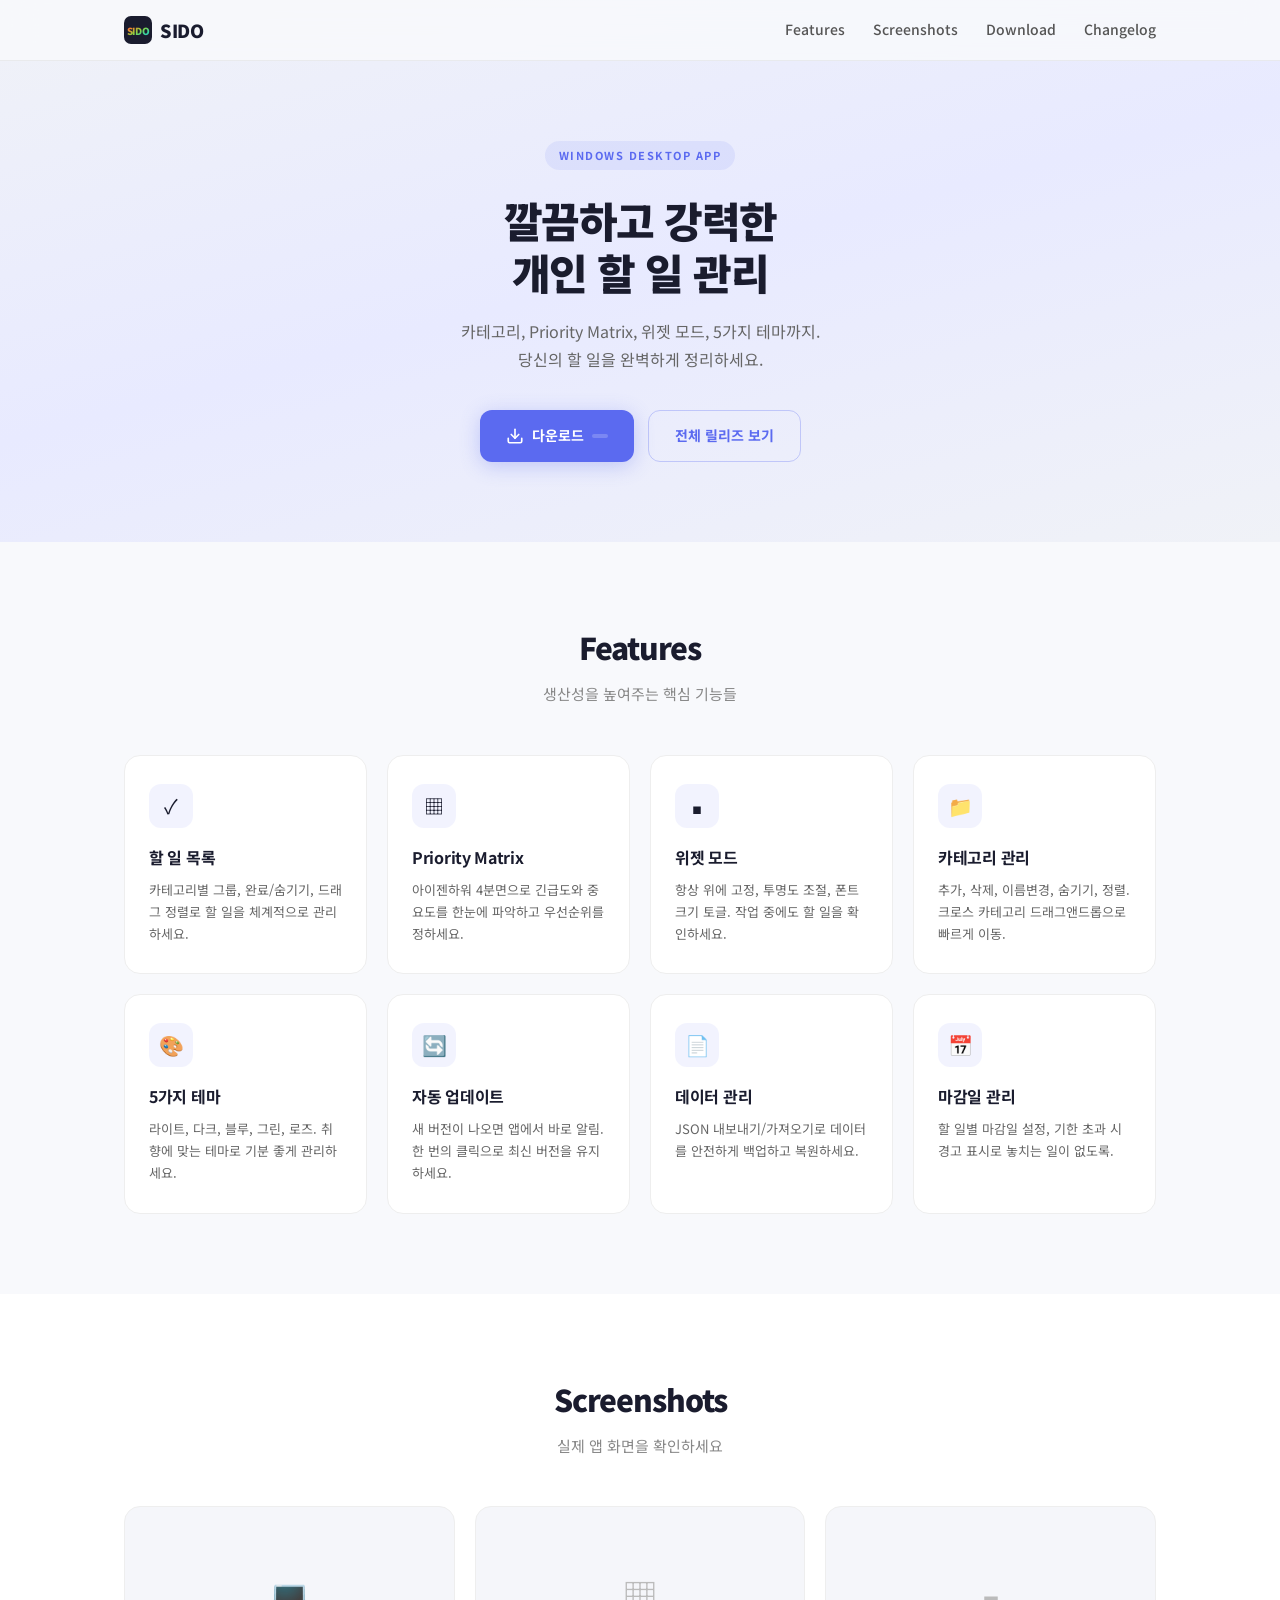
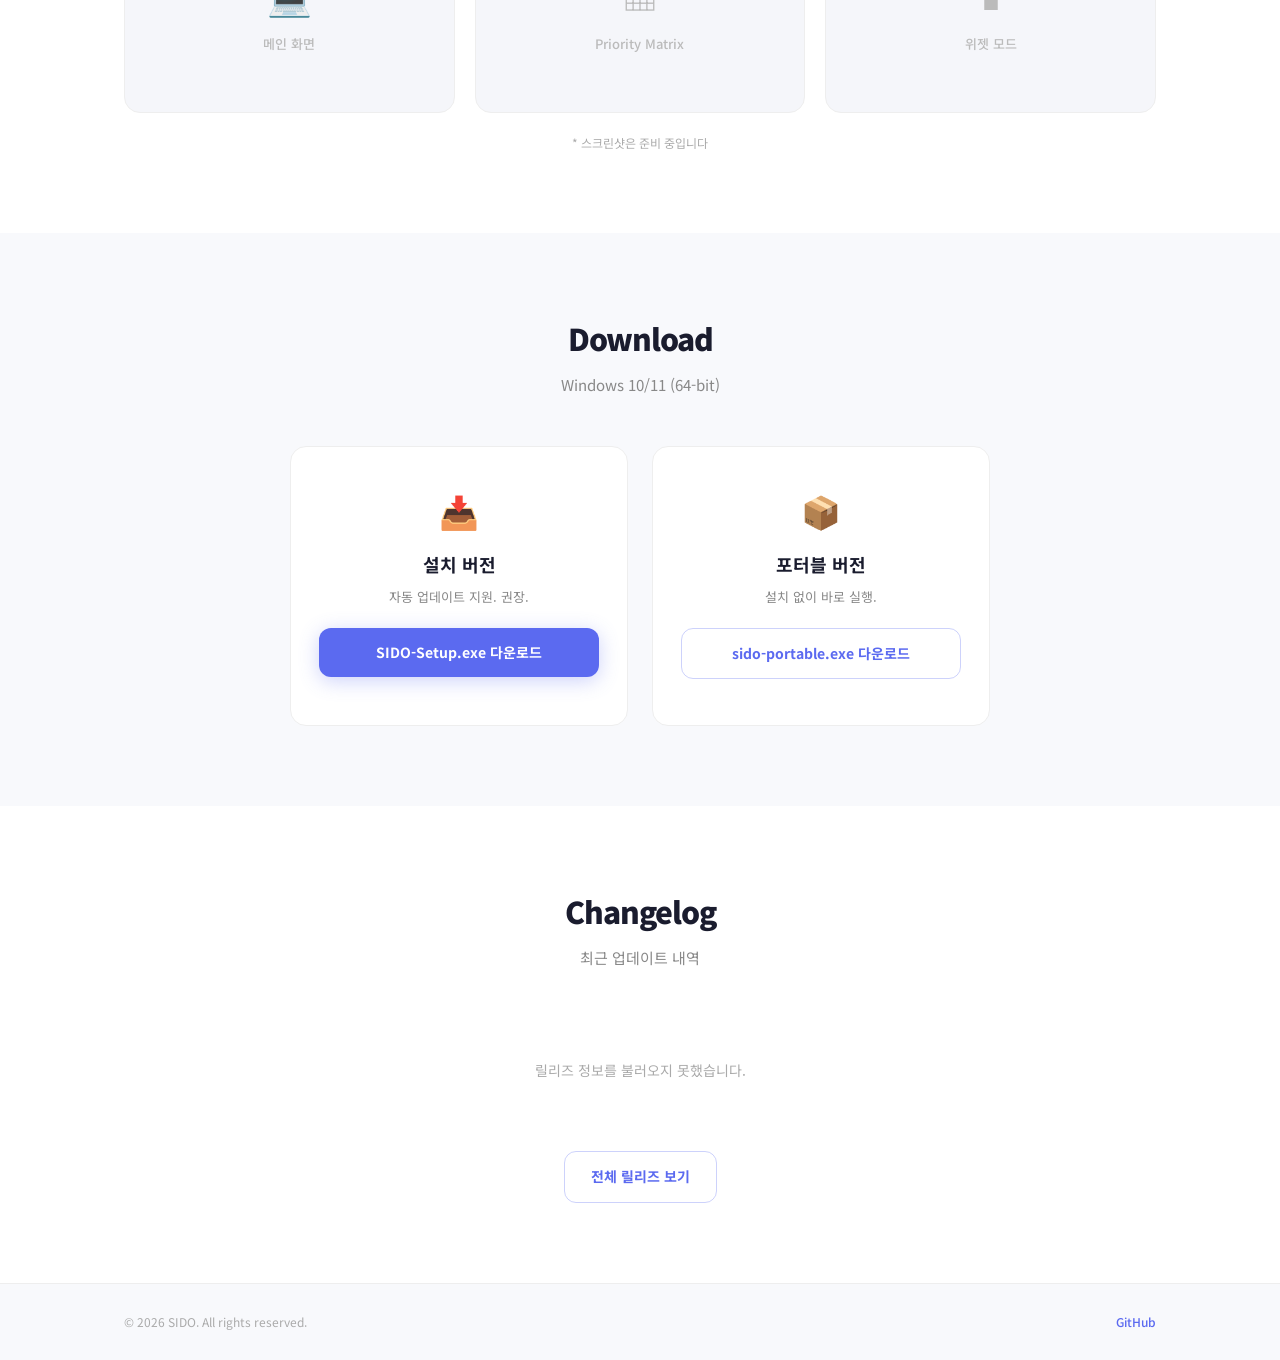
==== index.html @ a8440aa5 "feat: SIDO 공식 웹사이트 추가 - 랜딩 페이지: Hero, Features, Screenshots, Download, Changelog - GitHub Releases A" ====
<!DOCTYPE html>
<html lang="ko">
<head>
  <meta charset="UTF-8">
  <meta name="viewport" content="width=device-width, initial-scale=1.0">
  <title>SIDO - 깔끔하고 강력한 할 일 관리 앱</title>
  <meta name="description" content="SIDO는 Windows용 데스크탑 할 일 관리 앱입니다. Priority Matrix, 위젯 모드, 카테고리 관리, 5가지 테마를 지원합니다.">
  <link rel="stylesheet" href="css/style.css">
  <link rel="preconnect" href="https://fonts.googleapis.com">
  <link href="https://fonts.googleapis.com/css2?family=Noto+Sans+KR:wght@400;500;700;900&display=swap" rel="stylesheet">
</head>
<body>

  <!-- NAV -->
  <nav class="nav">
    <div class="nav-inner">
      <div class="nav-logo">
        <svg width="28" height="28" viewBox="0 0 40 40">
          <defs>
            <linearGradient id="lg" x1="0%" y1="0%" x2="100%" y2="100%">
              <stop offset="0%" stop-color="#ff4d8d"/>
              <stop offset="25%" stop-color="#f0842a"/>
              <stop offset="50%" stop-color="#8dd440"/>
              <stop offset="75%" stop-color="#36d6a0"/>
              <stop offset="100%" stop-color="#36b4d6"/>
            </linearGradient>
          </defs>
          <rect width="40" height="40" rx="10" fill="#1a1c2e"/>
          <text x="50%" y="54%" text-anchor="middle" dominant-baseline="central"
            font-family="'Noto Sans KR',sans-serif" font-weight="900" font-size="14"
            fill="url(#lg)">SIDO</text>
        </svg>
        <span>SIDO</span>
      </div>
      <div class="nav-links">
        <a href="#features">Features</a>
        <a href="#screenshots">Screenshots</a>
        <a href="#download">Download</a>
        <a href="#changelog">Changelog</a>
      </div>
    </div>
  </nav>

  <!-- HERO -->
  <section class="hero">
    <div class="hero-inner">
      <div class="hero-badge">Windows Desktop App</div>
      <h1>깔끔하고 강력한<br>개인 할 일 관리</h1>
      <p class="hero-sub">
        카테고리, Priority Matrix, 위젯 모드, 5가지 테마까지.<br>
        당신의 할 일을 완벽하게 정리하세요.
      </p>
      <div class="hero-actions">
        <a id="hero-download" class="btn btn-primary" href="#">
          <svg width="18" height="18" viewBox="0 0 24 24" fill="none" stroke="currentColor" stroke-width="2.2" stroke-linecap="round" stroke-linejoin="round"><path d="M21 15v4a2 2 0 0 1-2 2H5a2 2 0 0 1-2-2v-4"/><polyline points="7 10 12 15 17 10"/><line x1="12" y1="15" x2="12" y2="3"/></svg>
          <span>다운로드</span>
          <span id="hero-version" class="btn-version"></span>
        </a>
        <a href="https://github.com/ikanggoon/sido-releases/releases" class="btn btn-ghost" target="_blank">
          전체 릴리즈 보기
        </a>
      </div>
    </div>
  </section>

  <!-- FEATURES -->
  <section id="features" class="section">
    <div class="container">
      <h2 class="section-title">Features</h2>
      <p class="section-sub">생산성을 높여주는 핵심 기능들</p>
      <div class="features-grid">

        <div class="feature-card">
          <div class="feature-icon">&#10003;</div>
          <h3>할 일 목록</h3>
          <p>카테고리별 그룹, 완료/숨기기, 드래그 정렬로 할 일을 체계적으로 관리하세요.</p>
        </div>

        <div class="feature-card">
          <div class="feature-icon">&#9638;</div>
          <h3>Priority Matrix</h3>
          <p>아이젠하워 4분면으로 긴급도와 중요도를 한눈에 파악하고 우선순위를 정하세요.</p>
        </div>

        <div class="feature-card">
          <div class="feature-icon">&#9724;</div>
          <h3>위젯 모드</h3>
          <p>항상 위에 고정, 투명도 조절, 폰트 크기 토글. 작업 중에도 할 일을 확인하세요.</p>
        </div>

        <div class="feature-card">
          <div class="feature-icon">&#128193;</div>
          <h3>카테고리 관리</h3>
          <p>추가, 삭제, 이름변경, 숨기기, 정렬. 크로스 카테고리 드래그앤드롭으로 빠르게 이동.</p>
        </div>

        <div class="feature-card">
          <div class="feature-icon">&#127912;</div>
          <h3>5가지 테마</h3>
          <p>라이트, 다크, 블루, 그린, 로즈. 취향에 맞는 테마로 기분 좋게 관리하세요.</p>
        </div>

        <div class="feature-card">
          <div class="feature-icon">&#128260;</div>
          <h3>자동 업데이트</h3>
          <p>새 버전이 나오면 앱에서 바로 알림. 한 번의 클릭으로 최신 버전을 유지하세요.</p>
        </div>

        <div class="feature-card">
          <div class="feature-icon">&#128196;</div>
          <h3>데이터 관리</h3>
          <p>JSON 내보내기/가져오기로 데이터를 안전하게 백업하고 복원하세요.</p>
        </div>

        <div class="feature-card">
          <div class="feature-icon">&#128197;</div>
          <h3>마감일 관리</h3>
          <p>할 일별 마감일 설정, 기한 초과 시 경고 표시로 놓치는 일이 없도록.</p>
        </div>

      </div>
    </div>
  </section>

  <!-- SCREENSHOTS -->
  <section id="screenshots" class="section section-alt">
    <div class="container">
      <h2 class="section-title">Screenshots</h2>
      <p class="section-sub">실제 앱 화면을 확인하세요</p>
      <div class="screenshots-placeholder">
        <div class="screenshot-box">
          <div class="screenshot-empty">
            <span>&#128187;</span>
            <p>메인 화면</p>
          </div>
        </div>
        <div class="screenshot-box">
          <div class="screenshot-empty">
            <span>&#9638;</span>
            <p>Priority Matrix</p>
          </div>
        </div>
        <div class="screenshot-box">
          <div class="screenshot-empty">
            <span>&#9724;</span>
            <p>위젯 모드</p>
          </div>
        </div>
      </div>
      <p class="screenshots-note">* 스크린샷은 준비 중입니다</p>
    </div>
  </section>

  <!-- DOWNLOAD -->
  <section id="download" class="section">
    <div class="container">
      <h2 class="section-title">Download</h2>
      <p class="section-sub">Windows 10/11 (64-bit)</p>
      <div class="download-grid">
        <div class="download-card">
          <div class="download-icon">&#128229;</div>
          <h3>설치 버전</h3>
          <p>자동 업데이트 지원. 권장.</p>
          <a id="dl-setup" class="btn btn-primary" href="#">
            <span>SIDO-Setup.exe 다운로드</span>
          </a>
          <span id="dl-setup-size" class="download-size"></span>
        </div>
        <div class="download-card">
          <div class="download-icon">&#128230;</div>
          <h3>포터블 버전</h3>
          <p>설치 없이 바로 실행.</p>
          <a id="dl-portable" class="btn btn-ghost" href="#">
            <span>sido-portable.exe 다운로드</span>
          </a>
          <span id="dl-portable-size" class="download-size"></span>
        </div>
      </div>
    </div>
  </section>

  <!-- CHANGELOG -->
  <section id="changelog" class="section section-alt">
    <div class="container">
      <h2 class="section-title">Changelog</h2>
      <p class="section-sub">최근 업데이트 내역</p>
      <div id="changelog-list" class="changelog-list">
        <div class="loading">릴리즈 정보를 불러오는 중...</div>
      </div>
      <div style="text-align:center;margin-top:28px">
        <a href="https://github.com/ikanggoon/sido-releases/releases" class="btn btn-ghost" target="_blank">
          전체 릴리즈 보기
        </a>
      </div>
    </div>
  </section>

  <!-- FOOTER -->
  <footer class="footer">
    <div class="container">
      <div class="footer-inner">
        <span>&copy; 2026 SIDO. All rights reserved.</span>
        <a href="https://github.com/ikanggoon/sido-releases" target="_blank">GitHub</a>
      </div>
    </div>
  </footer>

  <script src="js/main.js"></script>
</body>
</html>
---- css/style.css ----
/* ── RESET & BASE ── */
*, *::before, *::after { box-sizing: border-box; margin: 0; padding: 0; }
html { scroll-behavior: smooth; }
body {
  font-family: 'Noto Sans KR', -apple-system, sans-serif;
  color: #1a1c2e;
  background: #f8f9fc;
  line-height: 1.7;
  -webkit-font-smoothing: antialiased;
}
a { color: inherit; text-decoration: none; }
img { max-width: 100%; display: block; }

.container { max-width: 1080px; margin: 0 auto; padding: 0 24px; }

/* ── NAV ── */
.nav {
  position: fixed; top: 0; left: 0; right: 0; z-index: 100;
  background: rgba(248,249,252,0.85);
  backdrop-filter: blur(16px);
  border-bottom: 1px solid rgba(0,0,0,0.06);
}
.nav-inner {
  max-width: 1080px; margin: 0 auto; padding: 0 24px;
  display: flex; align-items: center; justify-content: space-between;
  height: 60px;
}
.nav-logo {
  display: flex; align-items: center; gap: 8px;
  font-weight: 900; font-size: 18px; letter-spacing: -0.5px;
}
.nav-links { display: flex; gap: 28px; }
.nav-links a {
  font-size: 14px; font-weight: 500; color: #555;
  transition: color 0.15s;
}
.nav-links a:hover { color: #5b6af0; }

/* ── HERO ── */
.hero {
  padding: 140px 24px 80px;
  text-align: center;
  background: linear-gradient(165deg, #f0f2f7 0%, #e8eaff 50%, #f0f2f7 100%);
}
.hero-inner { max-width: 640px; margin: 0 auto; }
.hero-badge {
  display: inline-block;
  font-size: 11px; font-weight: 700; letter-spacing: 1.5px; text-transform: uppercase;
  color: #5b6af0; background: rgba(91,106,240,0.1);
  padding: 5px 14px; border-radius: 20px;
  margin-bottom: 24px;
}
.hero h1 {
  font-size: 42px; font-weight: 900; line-height: 1.25;
  letter-spacing: -1.5px; color: #1a1c2e;
  margin-bottom: 18px;
}
.hero-sub {
  font-size: 16px; color: #666; line-height: 1.8;
  margin-bottom: 36px;
}
.hero-actions { display: flex; gap: 14px; justify-content: center; flex-wrap: wrap; }

/* ── BUTTONS ── */
.btn {
  display: inline-flex; align-items: center; gap: 8px;
  padding: 13px 26px; border-radius: 12px;
  font-size: 14px; font-weight: 700;
  transition: transform 0.12s, box-shadow 0.12s, background 0.15s;
  cursor: pointer;
}
.btn:hover { transform: translateY(-1px); }
.btn-primary {
  background: #5b6af0; color: #fff;
  box-shadow: 0 4px 20px rgba(91,106,240,0.3);
}
.btn-primary:hover {
  background: #4a59e0;
  box-shadow: 0 6px 28px rgba(91,106,240,0.4);
}
.btn-ghost {
  background: transparent; color: #5b6af0;
  border: 1.5px solid rgba(91,106,240,0.3);
}
.btn-ghost:hover { background: rgba(91,106,240,0.06); }
.btn-version {
  font-size: 11px; font-weight: 500;
  background: rgba(255,255,255,0.2); padding: 2px 8px; border-radius: 8px;
}

/* ── SECTIONS ── */
.section { padding: 80px 0; }
.section-alt { background: #fff; }
.section-title {
  text-align: center; font-size: 30px; font-weight: 900;
  letter-spacing: -1px; margin-bottom: 8px;
}
.section-sub {
  text-align: center; font-size: 15px; color: #888;
  margin-bottom: 48px;
}

/* ── FEATURES ── */
.features-grid {
  display: grid;
  grid-template-columns: repeat(auto-fill, minmax(240px, 1fr));
  gap: 20px;
}
.feature-card {
  background: #fff; border: 1px solid #eee;
  border-radius: 16px; padding: 28px 24px;
  transition: border-color 0.15s, box-shadow 0.15s;
}
.feature-card:hover {
  border-color: #5b6af0;
  box-shadow: 0 4px 24px rgba(91,106,240,0.1);
}
.feature-icon {
  width: 44px; height: 44px;
  display: flex; align-items: center; justify-content: center;
  font-size: 20px;
  background: rgba(91,106,240,0.08); border-radius: 12px;
  margin-bottom: 16px;
}
.feature-card h3 {
  font-size: 16px; font-weight: 700; margin-bottom: 8px;
  letter-spacing: -0.3px;
}
.feature-card p { font-size: 13px; color: #666; line-height: 1.7; }

/* ── SCREENSHOTS ── */
.screenshots-placeholder {
  display: grid;
  grid-template-columns: repeat(auto-fill, minmax(280px, 1fr));
  gap: 20px;
}
.screenshot-box {
  background: #f5f6fa; border: 1px solid #eee;
  border-radius: 16px; overflow: hidden;
  aspect-ratio: 16/10;
}
.screenshot-empty {
  width: 100%; height: 100%;
  display: flex; flex-direction: column;
  align-items: center; justify-content: center;
  color: #bbb; gap: 8px;
}
.screenshot-empty span { font-size: 36px; }
.screenshot-empty p { font-size: 13px; font-weight: 500; }
.screenshots-note {
  text-align: center; font-size: 12px; color: #aaa;
  margin-top: 20px;
}

/* ── DOWNLOAD ── */
.download-grid {
  display: grid;
  grid-template-columns: repeat(auto-fill, minmax(300px, 1fr));
  gap: 24px; max-width: 700px; margin: 0 auto;
}
.download-card {
  background: #fff; border: 1px solid #eee;
  border-radius: 16px; padding: 36px 28px;
  text-align: center;
  transition: border-color 0.15s, box-shadow 0.15s;
}
.download-card:hover {
  border-color: #5b6af0;
  box-shadow: 0 4px 24px rgba(91,106,240,0.1);
}
.download-icon { font-size: 32px; margin-bottom: 12px; }
.download-card h3 { font-size: 18px; font-weight: 700; margin-bottom: 6px; }
.download-card p { font-size: 13px; color: #888; margin-bottom: 20px; }
.download-card .btn { width: 100%; justify-content: center; }
.download-size {
  display: block; font-size: 11px; color: #aaa;
  margin-top: 10px;
}

/* ── CHANGELOG ── */
.changelog-list { max-width: 700px; margin: 0 auto; }
.changelog-item {
  background: #f8f9fc; border: 1px solid #eee;
  border-radius: 14px; padding: 24px 28px;
  margin-bottom: 16px;
}
.changelog-item:first-child {
  border-color: rgba(91,106,240,0.3);
  background: rgba(91,106,240,0.03);
}
.changelog-header {
  display: flex; align-items: center; gap: 10px;
  margin-bottom: 10px;
}
.changelog-tag {
  font-size: 14px; font-weight: 900;
  color: #5b6af0; letter-spacing: -0.3px;
}
.changelog-date { font-size: 12px; color: #aaa; }
.changelog-badge {
  font-size: 9px; font-weight: 700; text-transform: uppercase;
  letter-spacing: 1px;
  background: #5b6af0; color: #fff;
  padding: 2px 8px; border-radius: 6px;
}
.changelog-body { font-size: 13px; color: #555; line-height: 1.8; }
.changelog-body ul { padding-left: 18px; }
.changelog-body li { margin-bottom: 3px; }
.loading { text-align: center; color: #aaa; font-size: 14px; padding: 40px 0; }

/* ── FOOTER ── */
.footer {
  padding: 28px 0;
  border-top: 1px solid #eee;
}
.footer-inner {
  display: flex; align-items: center; justify-content: space-between;
  font-size: 12px; color: #aaa;
}
.footer a { color: #5b6af0; font-weight: 500; }

/* ── RESPONSIVE ── */
@media (max-width: 640px) {
  .nav-links { display: none; }
  .hero { padding: 120px 20px 60px; }
  .hero h1 { font-size: 30px; }
  .hero-sub { font-size: 14px; }
  .hero-actions { flex-direction: column; align-items: center; }
  .features-grid { grid-template-columns: 1fr; }
  .screenshots-placeholder { grid-template-columns: 1fr; }
  .download-grid { grid-template-columns: 1fr; }
}
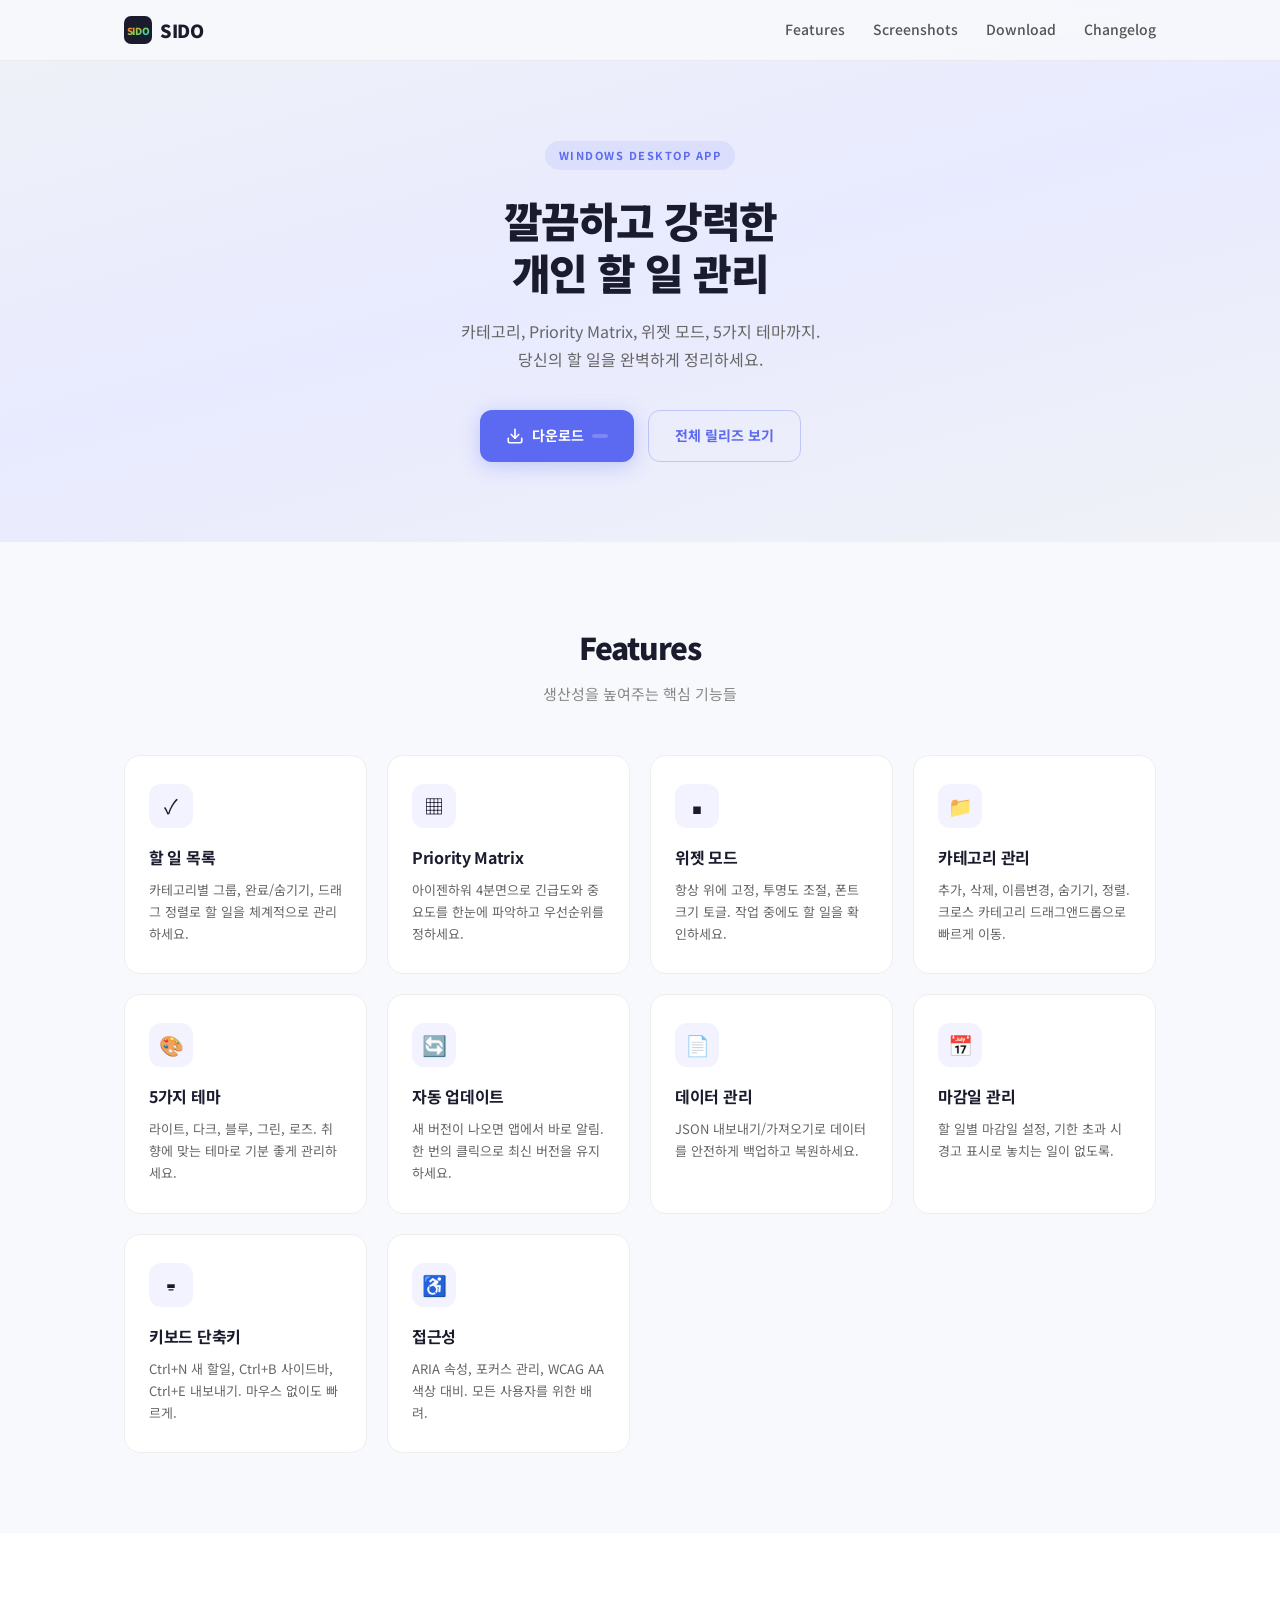
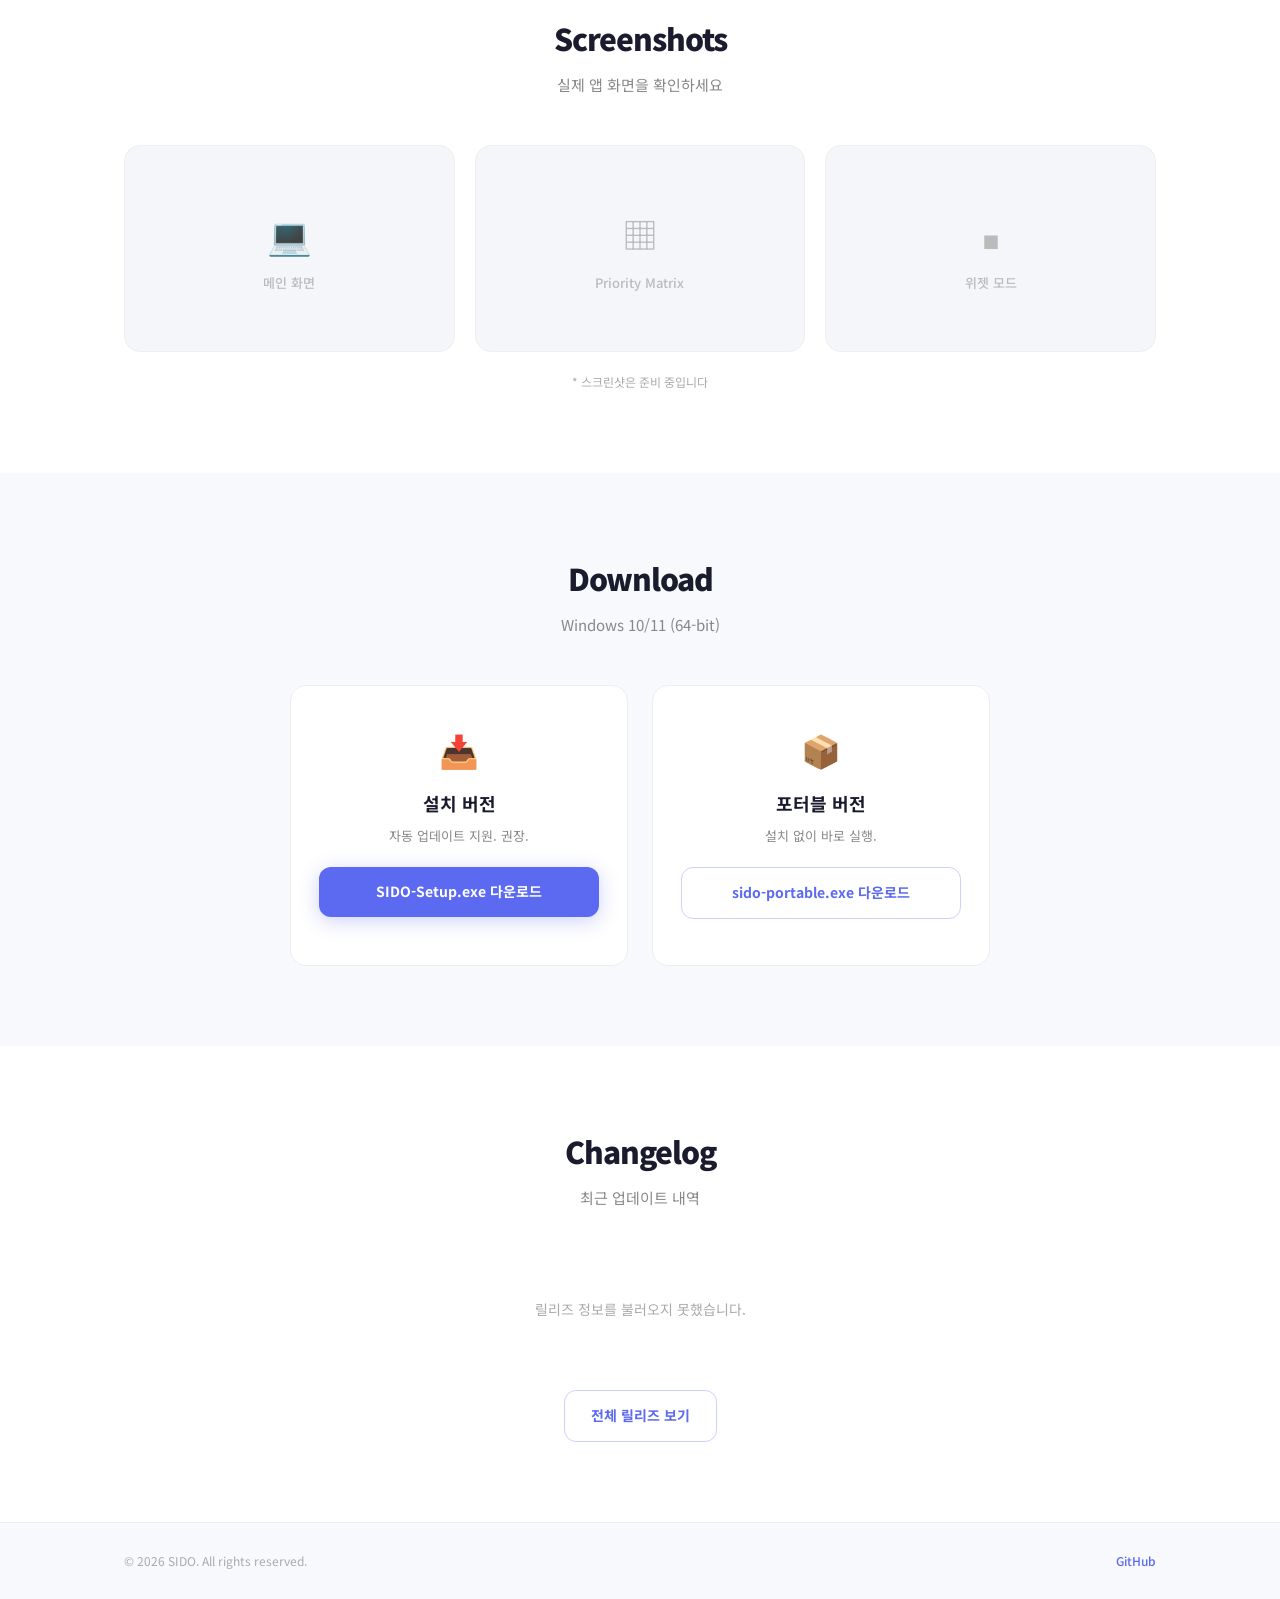
==== commit 73c9494e: "feat: 키보드 단축키 + 접근성 feature 카드 추가 (v1.0.14) Co-Authored-By: Claude Opus 4.6 <noreply@anthropic.com>" ====
--- a/index.html
+++ b/index.html
@@ -118,6 +118,18 @@
           <p>할 일별 마감일 설정, 기한 초과 시 경고 표시로 놓치는 일이 없도록.</p>
         </div>
 
+        <div class="feature-card">
+          <div class="feature-icon">&#9000;</div>
+          <h3>키보드 단축키</h3>
+          <p>Ctrl+N 새 할일, Ctrl+B 사이드바, Ctrl+E 내보내기. 마우스 없이도 빠르게.</p>
+        </div>
+
+        <div class="feature-card">
+          <div class="feature-icon">&#9855;</div>
+          <h3>접근성</h3>
+          <p>ARIA 속성, 포커스 관리, WCAG AA 색상 대비. 모든 사용자를 위한 배려.</p>
+        </div>
+
       </div>
     </div>
   </section>
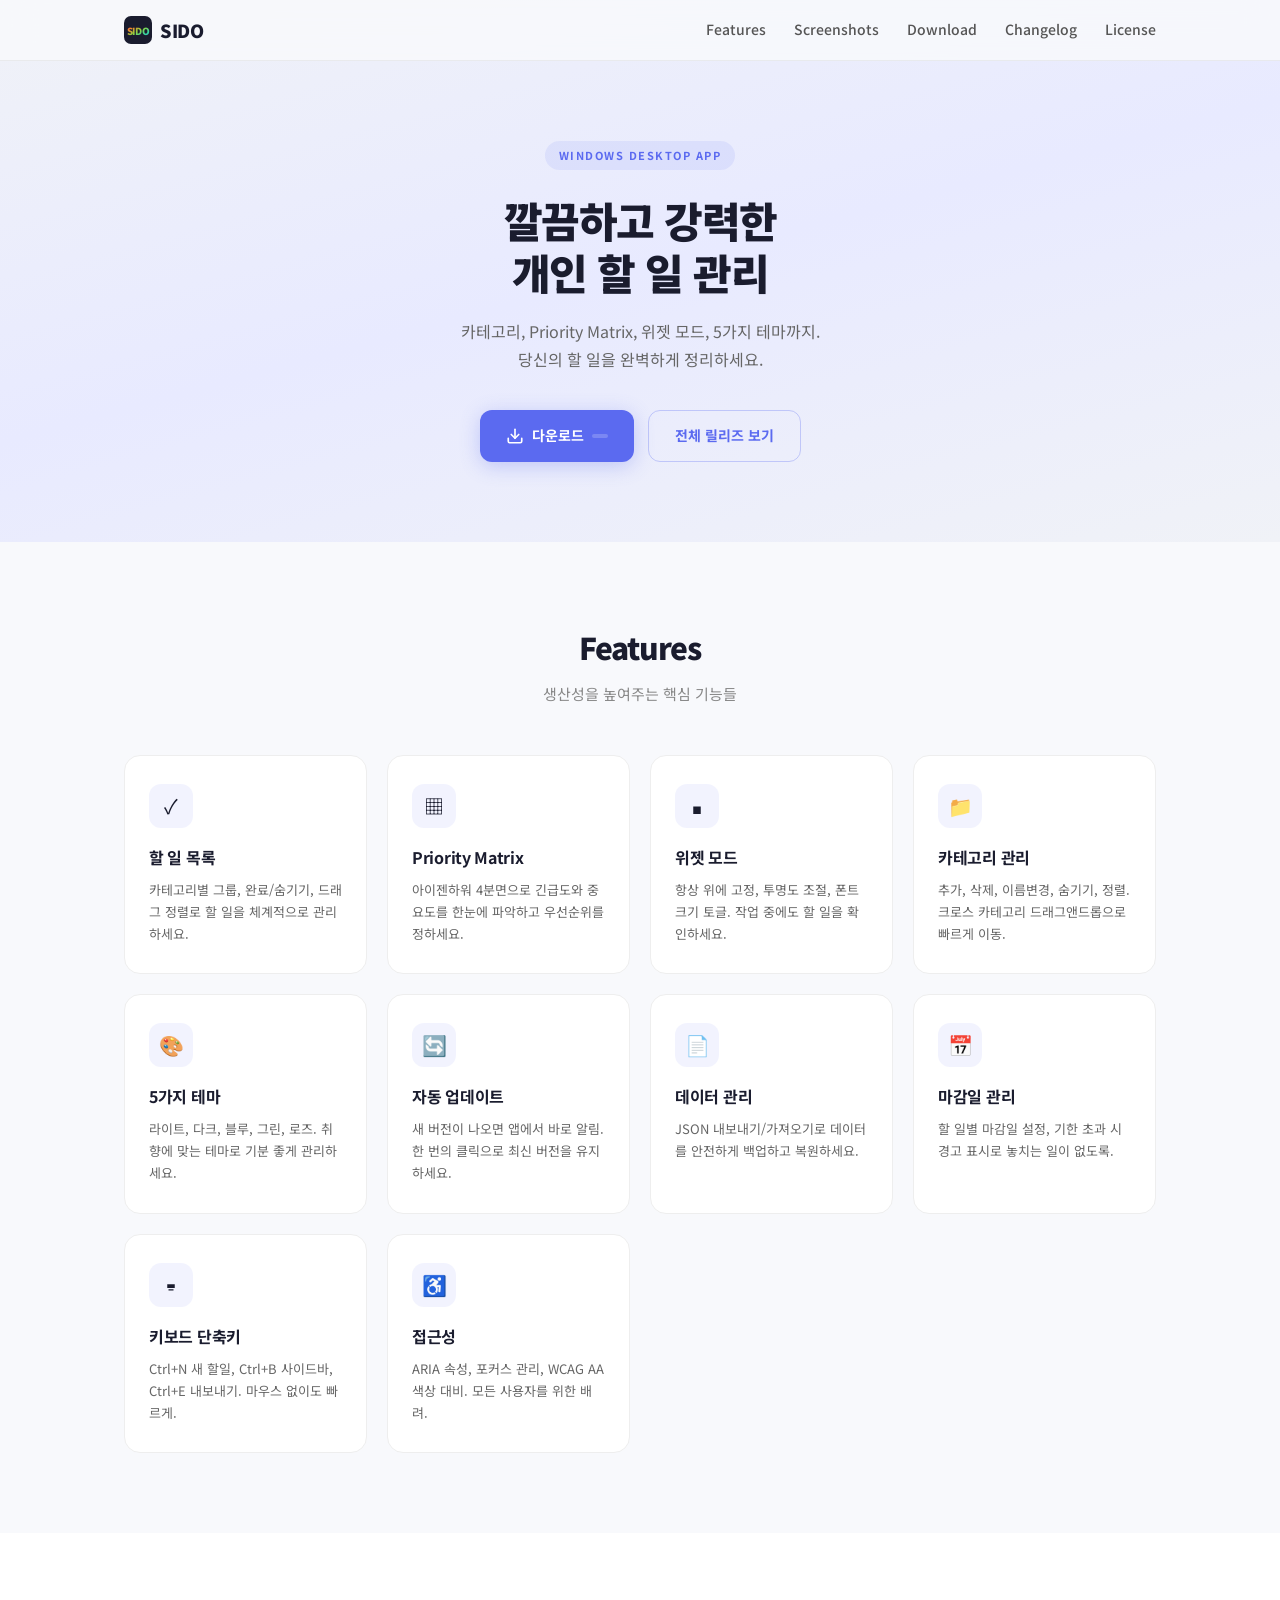
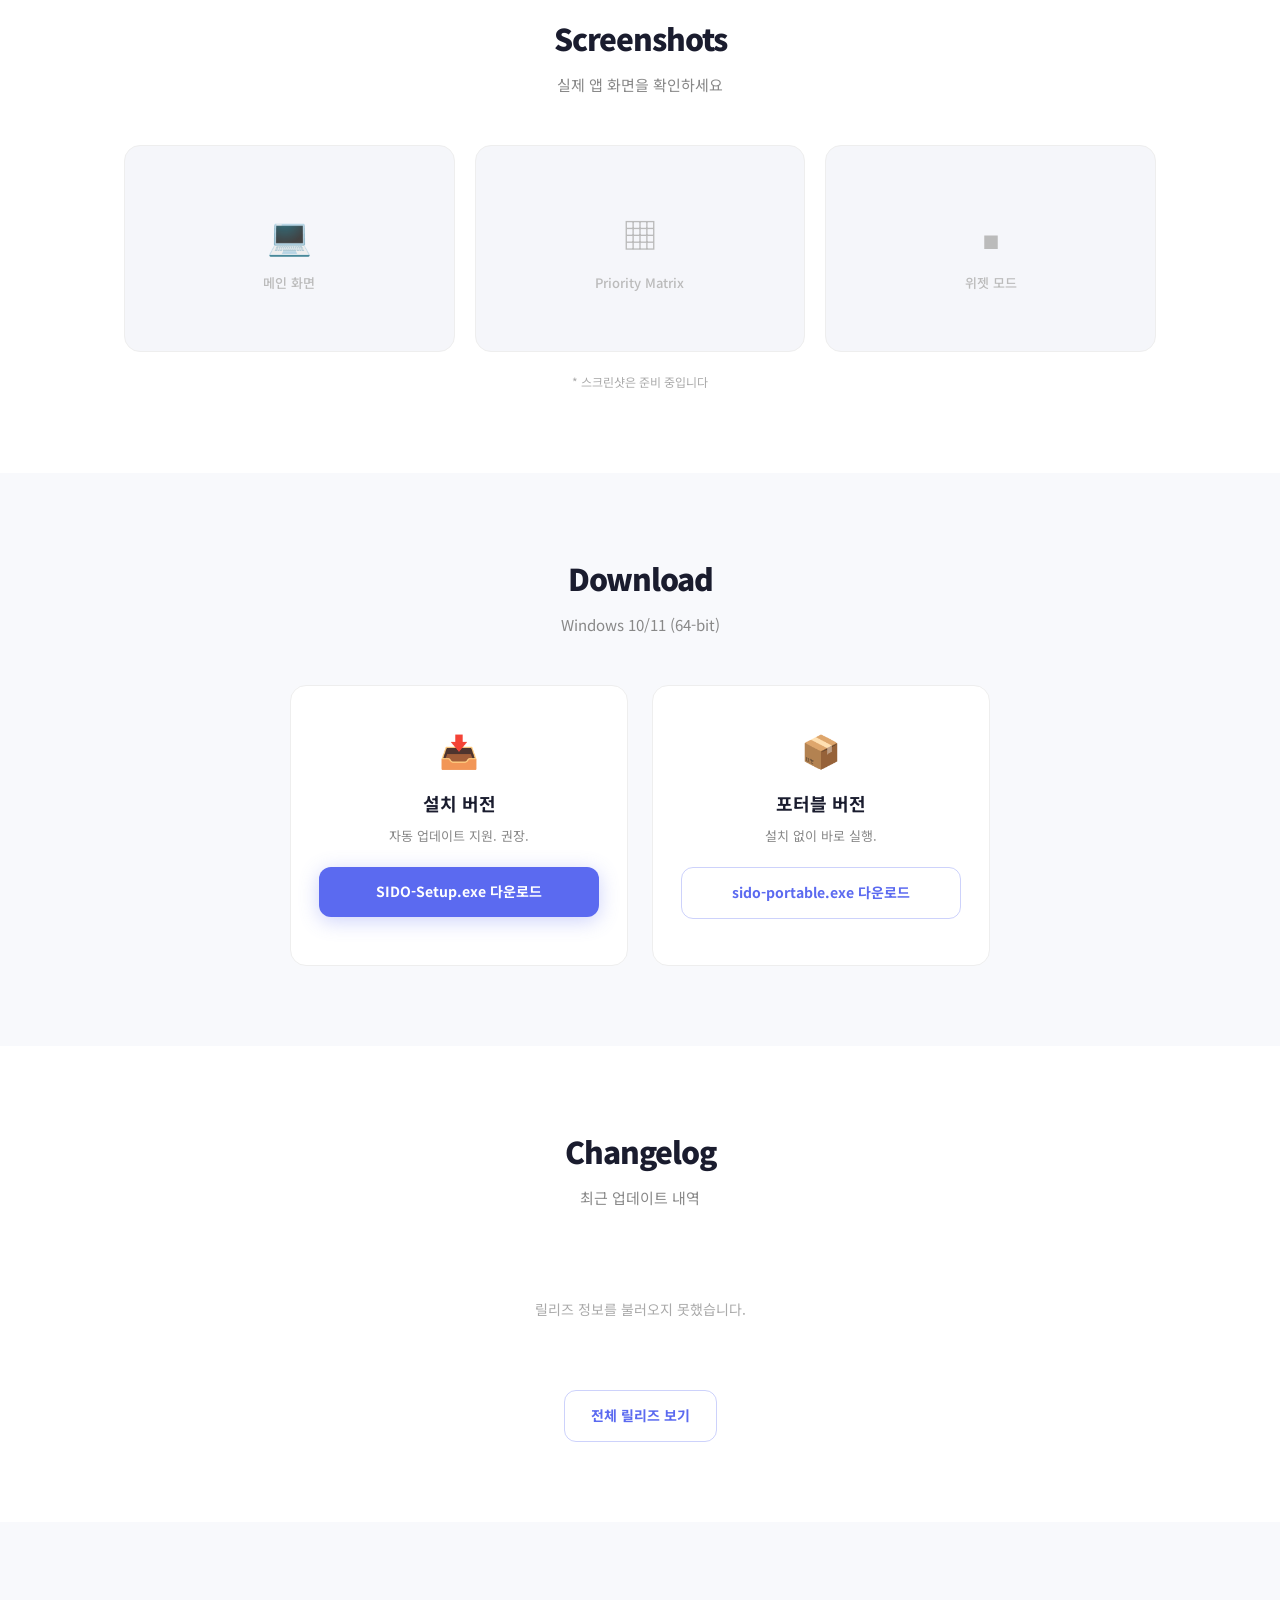
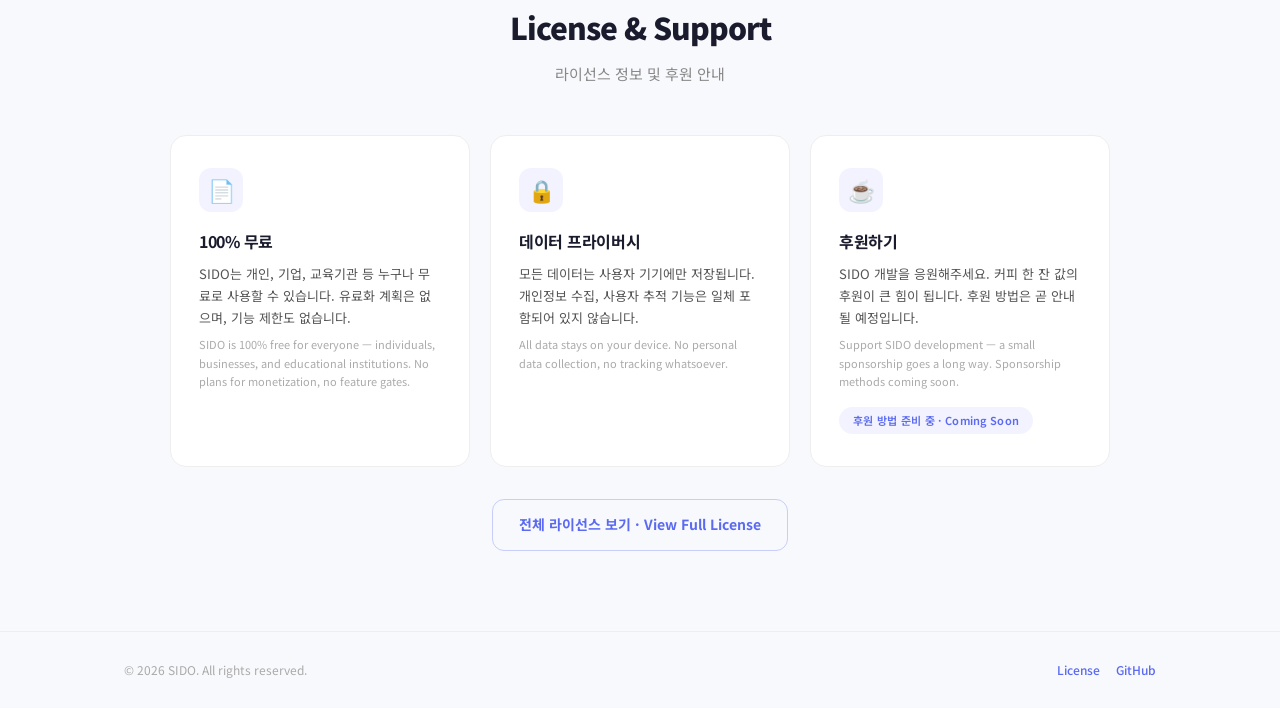
==== commit d7e20e03: "feat: License & Support 섹션 + license.html 추가" ====
--- a/index.html
+++ b/index.html
@@ -37,6 +37,7 @@
         <a href="#screenshots">Screenshots</a>
         <a href="#download">Download</a>
         <a href="#changelog">Changelog</a>
+        <a href="#license">License</a>
       </div>
     </div>
   </nav>
@@ -207,12 +208,51 @@
     </div>
   </section>
 
+  <!-- LICENSE & SUPPORT -->
+  <section id="license" class="section">
+    <div class="container">
+      <h2 class="section-title">License &amp; Support</h2>
+      <p class="section-sub">라이선스 정보 및 후원 안내</p>
+      <div class="license-grid">
+
+        <div class="license-card">
+          <div class="license-icon">&#128196;</div>
+          <h3>100% 무료</h3>
+          <p>SIDO는 개인, 기업, 교육기관 등 누구나 무료로 사용할 수 있습니다. 유료화 계획은 없으며, 기능 제한도 없습니다.</p>
+          <p class="license-en">SIDO is 100% free for everyone — individuals, businesses, and educational institutions. No plans for monetization, no feature gates.</p>
+        </div>
+
+        <div class="license-card">
+          <div class="license-icon">&#128274;</div>
+          <h3>데이터 프라이버시</h3>
+          <p>모든 데이터는 사용자 기기에만 저장됩니다. 개인정보 수집, 사용자 추적 기능은 일체 포함되어 있지 않습니다.</p>
+          <p class="license-en">All data stays on your device. No personal data collection, no tracking whatsoever.</p>
+        </div>
+
+        <div class="license-card">
+          <div class="license-icon">☕</div>
+          <h3>후원하기</h3>
+          <p>SIDO 개발을 응원해주세요. 커피 한 잔 값의 후원이 큰 힘이 됩니다. 후원 방법은 곧 안내될 예정입니다.</p>
+          <p class="license-en">Support SIDO development — a small sponsorship goes a long way. Sponsorship methods coming soon.</p>
+          <span class="license-badge">후원 방법 준비 중 · Coming Soon</span>
+        </div>
+
+      </div>
+      <div style="text-align:center;margin-top:32px">
+        <a href="license.html" class="btn btn-ghost">전체 라이선스 보기 · View Full License</a>
+      </div>
+    </div>
+  </section>
+
   <!-- FOOTER -->
   <footer class="footer">
     <div class="container">
       <div class="footer-inner">
         <span>&copy; 2026 SIDO. All rights reserved.</span>
-        <a href="https://github.com/ikanggoon/sido-releases" target="_blank">GitHub</a>
+        <div class="footer-links">
+          <a href="license.html">License</a>
+          <a href="https://github.com/ikanggoon/sido-releases" target="_blank">GitHub</a>
+        </div>
       </div>
     </div>
   </footer>
--- a/css/style.css
+++ b/css/style.css
@@ -207,6 +207,45 @@
 .changelog-body ul { padding-left: 18px; }
 .changelog-body li { margin-bottom: 3px; }
 .loading { text-align: center; color: #aaa; font-size: 14px; padding: 40px 0; }
+
+/* ── LICENSE & SUPPORT ── */
+.license-grid {
+  display: grid;
+  grid-template-columns: repeat(auto-fill, minmax(280px, 1fr));
+  gap: 20px; max-width: 940px; margin: 0 auto;
+}
+.license-card {
+  background: #fff; border: 1px solid #eee;
+  border-radius: 16px; padding: 32px 28px;
+  transition: border-color 0.15s, box-shadow 0.15s;
+}
+.license-card:hover {
+  border-color: #5b6af0;
+  box-shadow: 0 4px 24px rgba(91,106,240,0.1);
+}
+.license-icon {
+  width: 44px; height: 44px;
+  display: flex; align-items: center; justify-content: center;
+  font-size: 22px;
+  background: rgba(91,106,240,0.08); border-radius: 12px;
+  margin-bottom: 16px;
+}
+.license-card h3 {
+  font-size: 16px; font-weight: 700; margin-bottom: 8px;
+  letter-spacing: -0.3px;
+}
+.license-card p { font-size: 13px; color: #555; line-height: 1.7; margin-bottom: 6px; }
+.license-en { font-size: 11px !important; color: #aaa !important; }
+.license-badge {
+  display: inline-block; margin-top: 10px;
+  padding: 4px 14px;
+  background: rgba(91,106,240,0.08);
+  border-radius: 14px;
+  font-size: 11px; font-weight: 600;
+  color: #5b6af0; letter-spacing: 0.3px;
+}
+.footer-links { display: flex; gap: 16px; }
+.footer-links a { color: #5b6af0; font-weight: 500; }
 
 /* ── FOOTER ── */
 .footer {
